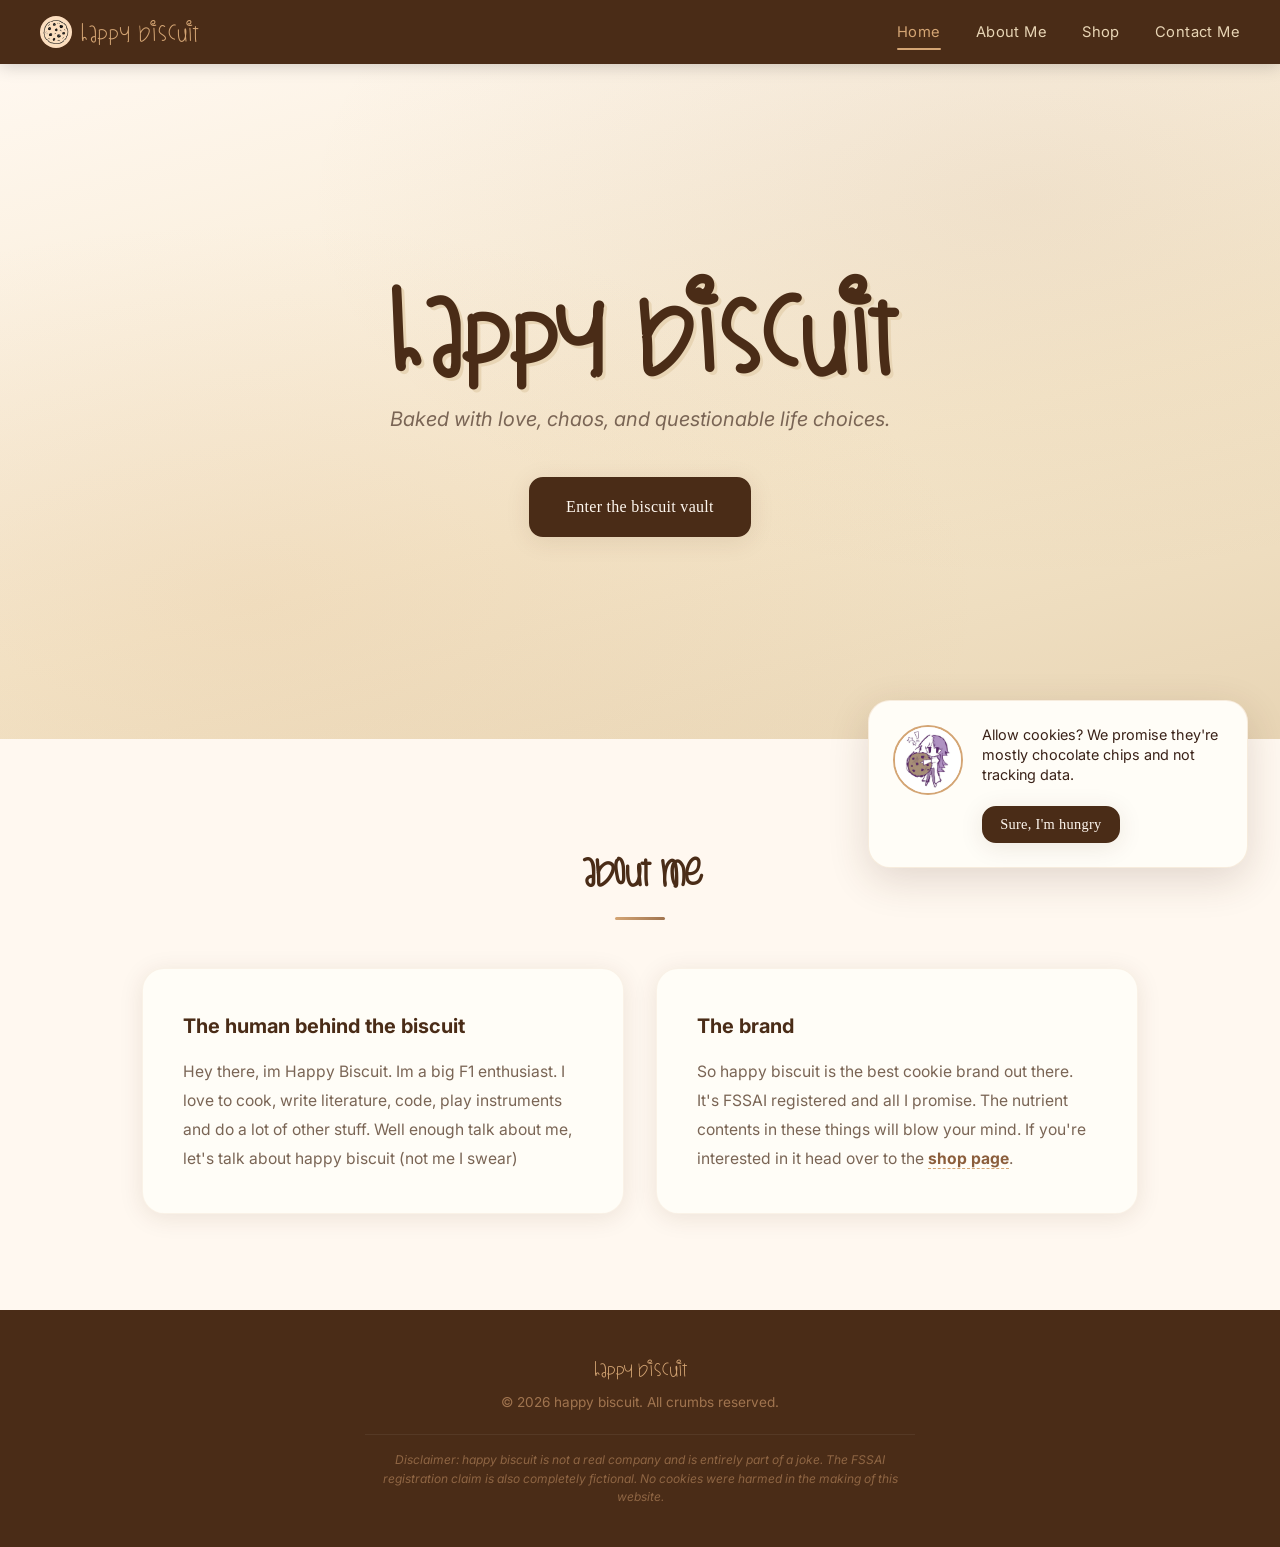
==== index.html @ 7ca08daf "Revise about me section in index.html Updated the about me section with a more concise introduction." ====
<!DOCTYPE html>
<html lang="en">

<head>
  <meta charset="UTF-8">
  <meta name="viewport" content="width=device-width, initial-scale=1.0">
  <meta name="description" content="Happy Biscuit - the best (and entirely fictional) cookie brand out there.">
  <title>happy biscuit</title>
  <link rel="icon" type="image/jpeg" href="cookies/logo.jpeg">
  <link rel="preconnect" href="https://fonts.googleapis.com">
  <link rel="preconnect" href="https://fonts.gstatic.com" crossorigin>
  <link href="https://fonts.googleapis.com/css2?family=Inter:wght@400;600;700&display=swap" rel="stylesheet">
  <link rel="stylesheet" href="style.css">
</head>

<body>
  <nav class="main-nav">
    <a href="index.html" class="main-nav__brand">
      <img src="cookies/logo.jpeg" alt="Logo">
      happy biscuit
    </a>
    <button class="nav-toggle" aria-label="Toggle navigation">
      <span></span><span></span><span></span>
    </button>
    <ul class="main-nav__links">
      <li><a href="index.html" class="nav__link nav__link--active">Home</a></li>
      <li><a href="index.html#about" class="nav__link">About Me</a></li>
      <li><a href="shop.html" class="nav__link">Shop</a></li>
      <li><a href="contact.html" class="nav__link">Contact Me</a></li>
    </ul>
  </nav>

  <main>
    <section class="hero">
      <h1 class="hero__title">happy biscuit</h1>
      <p class="hero__tagline">Baked with love, chaos, and questionable life choices.</p>
      <div class="hero__cta">
        <a href="shop.html" class="btn btn--primary">Enter the biscuit vault</a>
      </div>
    </section>

    <section id="about" class="about">
      <h2 class="section-heading">about me</h2>
      <div class="about__grid">
        <div class="about__card fade-in">
          <h3 class="about__card-title">The human behind the biscuit</h3>
          <p>Hey there, im Happy Biscuit. Im a big F1 enthusiast. I love to cook, write literature, code, play instruments and do a lot of other stuff. Well enough talk about me, let's talk about happy biscuit (not me I swear)
          </p>
        </div>
        <div class="about__card fade-in">
          <h3 class="about__card-title">The brand</h3>
          <p>So happy biscuit is the best cookie brand out there. It's FSSAI registered and all I promise. The nutrient
            contents in these things will blow your mind. If you're interested in it head over to the <a
              href="shop.html">shop page</a>.</p>
        </div>
      </div>
    </section>
  </main>

  <footer class="site-footer">
    <p class="site-footer__brand">happy biscuit</p>
    <p class="site-footer__copy">&copy; 2026 happy biscuit. All crumbs reserved.</p>
    <p class="site-footer__disclaimer">
      Disclaimer: happy biscuit is not a real company and is entirely part of a joke.
      The FSSAI registration claim is also completely fictional. No cookies were harmed
      in the making of this website.
    </p>
  </footer>

  <div class="cookie-popup" id="cookiePopup">
    <img src="cookie popup.jpg" alt="Cookie Consent" class="cookie-popup__img">
    <div class="cookie-popup__content">
      <p>Allow cookies? We promise they're mostly chocolate chips and not tracking data.</p>
      <button class="btn btn--primary" id="acceptCookies"
        onclick="localStorage.setItem('cookieAccepted', 'true'); document.getElementById('cookiePopup').classList.remove('visible'); document.getElementById('cookiePopup').style.display='none';"
        style="padding: 0.5rem 1rem; font-size: 0.9rem; margin-top: 0.5rem;">Sure, I'm hungry</button>
    </div>
  </div>

  <script>
    const toggle = document.querySelector('.nav-toggle');
    const navLinks = document.querySelector('.main-nav__links');
    if (toggle) toggle.addEventListener('click', () => navLinks.classList.toggle('open'));

    const observer = new IntersectionObserver((entries) => {
      entries.forEach(e => { if (e.isIntersecting) e.target.classList.add('visible'); });
    }, { threshold: 0.12 });
    document.querySelectorAll('.fade-in').forEach(el => observer.observe(el));

    const popup = document.getElementById('cookiePopup');
    const acceptBtn = document.getElementById('acceptCookies');
    if (popup) {
      if (localStorage.getItem('cookieAccepted') === 'true') {
        popup.classList.remove('visible');
        popup.style.display = 'none';
      } else {
        popup.classList.add('visible');
      }
    }
    if (popup && acceptBtn) {
      acceptBtn.addEventListener('click', () => {
        localStorage.setItem('cookieAccepted', 'true');
        popup.classList.remove('visible');
        popup.style.display = 'none';
      });
    }
  </script>
</body>

</html>
---- style.css ----
@font-face {
  font-family: 'Dinosaurs Are Alive';
  src: url('dinosaursarealive-font/Dinosaursarealive-lpMd.ttf') format('truetype');
  font-display: swap;
}



:root {
  --champagne: #F5E6CA;
  --champagne-light: #FFF8F0;
  --champagne-dark: #E8D5B5;
  --chocolate: #4A2C17;
  --chocolate-light: #8B5E3C;
  --chocolate-milk: #A0744F;
  --gold: #D4A574;
  --gold-light: #E8C9A0;
  --cream: #FFFDF7;
  --text-dark: #3A2218;
  --text-muted: #7A6555;

  --shadow-sm: 0 2px 8px rgba(74, 44, 23, 0.07);
  --shadow: 0 4px 24px rgba(74, 44, 23, 0.10);
  --shadow-lg: 0 12px 40px rgba(74, 44, 23, 0.16);

  --radius: 14px;
  --radius-lg: 22px;
  --ease: cubic-bezier(0.4, 0, 0.2, 1);
}

*,
*::before,
*::after {
  box-sizing: border-box;
  margin: 0;
  padding: 0;
}

html {
  scroll-behavior: smooth;
  -webkit-font-smoothing: antialiased;
}

body {
  font-family: 'Inter', system-ui, -apple-system, sans-serif;
  background: var(--champagne-light);
  color: var(--text-dark);
  line-height: 1.75;
  min-height: 100vh;
  overflow-x: hidden;
}

::-webkit-scrollbar {
  width: 8px;
}

::-webkit-scrollbar-track {
  background: var(--champagne);
}

::-webkit-scrollbar-thumb {
  background: var(--chocolate-milk);
  border-radius: 4px;
}

::-webkit-scrollbar-thumb:hover {
  background: var(--chocolate);
}

a {
  color: var(--chocolate-light);
  text-decoration: none;
  transition: color 0.3s var(--ease);
}

a:hover {
  color: var(--gold);
}

img {
  max-width: 100%;
  display: block;
}


/* ---- nav ---- */

.main-nav {
  position: sticky;
  top: 0;
  z-index: 100;
  background: var(--chocolate);
  padding: 0 2.5rem;
  display: flex;
  align-items: center;
  justify-content: space-between;
  height: 64px;
  box-shadow: 0 2px 16px rgba(0, 0, 0, 0.18);
}

.main-nav__brand {
  font-family: 'Dinosaurs Are Alive', Georgia, serif;
  font-size: 1.5rem;
  color: var(--gold);
  letter-spacing: 1px;
  display: flex;
  align-items: center;
  gap: 0.5rem;
}

.main-nav__brand img {
  height: 32px;
  width: 32px;
  border-radius: 50%;
  object-fit: cover;
}

.main-nav__brand:hover {
  color: var(--gold-light);
}

.main-nav__links {
  display: flex;
  list-style: none;
  gap: 2.2rem;
}

.nav__link {
  color: var(--champagne-dark);
  font-size: 0.92rem;
  letter-spacing: 0.4px;
  padding: 0.4rem 0;
  position: relative;
}

.nav__link::after {
  content: '';
  position: absolute;
  bottom: -2px;
  left: 0;
  width: 0;
  height: 2px;
  background: var(--gold);
  border-radius: 1px;
  transition: width 0.35s var(--ease);
}

.nav__link:hover,
.nav__link--active {
  color: var(--gold);
}

.nav__link:hover::after,
.nav__link--active::after {
  width: 100%;
}

.nav-toggle {
  display: none;
  background: none;
  border: none;
  cursor: pointer;
  padding: 0.5rem;
  flex-direction: column;
  gap: 5px;
}

.nav-toggle span {
  display: block;
  width: 24px;
  height: 2px;
  background: var(--champagne-light);
  border-radius: 1px;
  transition: 0.3s var(--ease);
}


/* ---- hero ---- */

.hero {
  min-height: 75vh;
  display: flex;
  flex-direction: column;
  align-items: center;
  justify-content: center;
  text-align: center;
  padding: 5rem 2rem;
  background:
    radial-gradient(ellipse at 20% 80%, rgba(212, 165, 116, 0.15) 0%, transparent 50%),
    radial-gradient(ellipse at 80% 20%, rgba(139, 94, 60, 0.08) 0%, transparent 50%),
    linear-gradient(165deg, var(--champagne-light) 0%, var(--champagne) 60%, var(--champagne-dark) 100%);
  position: relative;
  overflow: hidden;
}

.hero__title {
  font-family: 'Dinosaurs Are Alive', Georgia, serif;
  font-size: clamp(3.2rem, 9vw, 7rem);
  color: var(--chocolate);
  margin-bottom: 0.8rem;
  animation: fadeSlideUp 0.9s var(--ease) both;
  text-shadow: 3px 3px 0 var(--champagne-dark);
  line-height: 1.1;
}

.hero__tagline {
  font-size: clamp(1rem, 2.5vw, 1.25rem);
  color: var(--text-muted);
  font-style: italic;
  animation: fadeSlideUp 0.9s var(--ease) 0.15s both;
  max-width: 500px;
}

.hero__cta {
  margin-top: 2.5rem;
  animation: fadeSlideUp 0.9s var(--ease) 0.3s both;
}

.btn {
  display: inline-block;
  padding: 0.85rem 2.2rem;
  border-radius: var(--radius);
  font-family: Georgia, serif;
  font-size: 1rem;
  cursor: pointer;
  transition: all 0.3s var(--ease);
  border: 2px solid transparent;
  letter-spacing: 0.3px;
}

.btn--primary {
  background: var(--chocolate);
  color: var(--champagne-light);
  border-color: var(--chocolate);
  box-shadow: var(--shadow);
}

.btn--primary:hover {
  background: var(--chocolate-light);
  border-color: var(--chocolate-light);
  color: var(--champagne-light);
  transform: translateY(-3px);
  box-shadow: var(--shadow-lg);
}

.btn--outline {
  background: transparent;
  color: var(--chocolate);
  border-color: var(--chocolate);
}

.btn--outline:hover {
  background: var(--chocolate);
  color: var(--champagne-light);
  transform: translateY(-3px);
}

.btn--ghost {
  background: rgba(255, 253, 247, 0.6);
  color: var(--chocolate);
  border-color: var(--gold-light);
  backdrop-filter: blur(4px);
}

.btn--ghost:hover {
  background: var(--cream);
  border-color: var(--gold);
  transform: translateY(-3px);
  box-shadow: var(--shadow);
}


/* ---- shared section heading ---- */

.section-heading {
  font-family: 'Dinosaurs Are Alive', Georgia, serif;
  font-size: clamp(1.8rem, 4vw, 2.5rem);
  color: var(--chocolate);
  text-align: center;
  margin-bottom: 3rem;
}

.section-heading::after {
  content: '';
  display: block;
  width: 50px;
  height: 3px;
  background: linear-gradient(90deg, var(--gold), var(--chocolate-milk));
  margin: 0.75rem auto 0;
  border-radius: 2px;
}


/* ---- about section ---- */

.about {
  padding: 6rem 2rem;
  max-width: 1060px;
  margin: 0 auto;
}

.about__grid {
  display: grid;
  grid-template-columns: 1fr 1fr;
  gap: 2rem;
}

.about__card {
  background: var(--cream);
  border-radius: var(--radius-lg);
  padding: 2.5rem;
  box-shadow: var(--shadow);
  transition: transform 0.35s var(--ease), box-shadow 0.35s var(--ease);
  border: 1px solid rgba(212, 165, 116, 0.12);
}

.about__card:hover {
  transform: translateY(-5px);
  box-shadow: var(--shadow-lg);
}

.about__card-icon {
  font-size: 2rem;
  margin-bottom: 0.6rem;
}

.about__card-title {
  font-size: 1.25rem;
  color: var(--chocolate);
  margin-bottom: 0.8rem;
}

.about__card p {
  color: var(--text-muted);
  line-height: 1.85;
  font-size: 0.98rem;
}

.about__card a {
  font-weight: bold;
  border-bottom: 1px dashed var(--gold);
}

.about__card a:hover {
  border-bottom-style: solid;
}


/* ---- vault (shop) ---- */

.vault {
  padding: 5rem 2rem;
  max-width: 1200px;
  margin: 0 auto;
}

.vault__intro {
  text-align: center;
  color: var(--text-muted);
  font-style: italic;
  margin-top: -1.5rem;
  margin-bottom: 3rem;
  font-size: 1.05rem;
}

.vault__grid {
  display: grid;
  grid-template-columns: repeat(auto-fill, minmax(265px, 1fr));
  gap: 2rem;
}

.cookie-card {
  background: var(--cream);
  border-radius: var(--radius-lg);
  overflow: hidden;
  box-shadow: var(--shadow-sm);
  transition: transform 0.35s var(--ease), box-shadow 0.35s var(--ease);
  cursor: pointer;
  display: block;
  color: inherit;
  border: 1px solid rgba(212, 165, 116, 0.08);
}

.cookie-card:hover {
  transform: translateY(-8px) scale(1.015);
  box-shadow: var(--shadow-lg);
  color: inherit;
}

.cookie-card__img-wrap {
  height: 185px;
  overflow: hidden;
  background: var(--champagne);
  position: relative;
}

.cookie-card__img {
  width: 100%;
  height: 100%;
  object-fit: cover;
  transition: transform 0.45s var(--ease);
}

.cookie-card:hover .cookie-card__img {
  transform: scale(1.1);
}

.cookie-card__body {
  padding: 1.4rem 1.5rem 1.6rem;
}

.cookie-card__name {
  font-size: 1.1rem;
  font-weight: bold;
  color: var(--chocolate);
  margin-bottom: 0.35rem;
}

.cookie-card__desc {
  font-size: 0.85rem;
  color: var(--text-muted);
  font-style: italic;
  margin-bottom: 1rem;
  line-height: 1.55;
}

.cookie-card__price {
  display: inline-block;
  background: linear-gradient(135deg, var(--chocolate), var(--chocolate-light));
  color: var(--gold-light);
  padding: 0.3rem 0.9rem;
  border-radius: 20px;
  font-size: 0.82rem;
  font-weight: bold;
  letter-spacing: 0.5px;
}


/* ---- contact ---- */

.contact {
  padding: 5rem 2rem;
  max-width: 580px;
  margin: 0 auto;
}

.contact__intro {
  text-align: center;
  color: var(--text-muted);
  font-style: italic;
  margin-top: -1.5rem;
  margin-bottom: 2.5rem;
}

.contact__form {
  background: var(--cream);
  padding: 2.8rem;
  border-radius: var(--radius-lg);
  box-shadow: var(--shadow);
  border: 1px solid rgba(212, 165, 116, 0.12);
}

.form-group {
  margin-bottom: 1.5rem;
}

.form-group label {
  display: block;
  font-size: 0.92rem;
  color: var(--chocolate);
  margin-bottom: 0.45rem;
  font-weight: bold;
  letter-spacing: 0.2px;
}

.form-group input,
.form-group textarea {
  width: 100%;
  padding: 0.85rem 1rem;
  border: 2px solid var(--champagne-dark);
  border-radius: var(--radius);
  font-family: Georgia, serif;
  font-size: 0.95rem;
  color: var(--text-dark);
  background: var(--champagne-light);
  transition: border-color 0.3s var(--ease), box-shadow 0.3s var(--ease);
}

.form-group input:focus,
.form-group textarea:focus {
  outline: none;
  border-color: var(--gold);
  box-shadow: 0 0 0 4px rgba(212, 165, 116, 0.18);
}

.form-group textarea {
  min-height: 160px;
  resize: vertical;
}

.contact__form .btn {
  width: 100%;
  padding: 1rem;
  font-size: 1.05rem;
  margin-top: 0.5rem;
}


/* ---- meme page ---- */

.meme-page {
  min-height: calc(100vh - 64px);
  display: flex;
  flex-direction: column;
  align-items: center;
  justify-content: center;
  padding: 3rem 2rem;
  background:
    radial-gradient(ellipse at 50% 50%, rgba(212, 165, 116, 0.1) 0%, transparent 70%),
    var(--champagne-light);
  text-align: center;
}

.meme-page__cookie-name {
  font-family: 'Dinosaurs Are Alive', Georgia, serif;
  font-size: clamp(1.6rem, 4vw, 2.2rem);
  color: var(--chocolate);
  margin-bottom: 0.5rem;
}

.meme-page__subtitle {
  color: var(--text-muted);
  font-style: italic;
  margin-bottom: 2rem;
  font-size: 0.95rem;
}

.meme-page__img {
  max-width: 550px;
  width: 100%;
  border-radius: var(--radius-lg);
  box-shadow: var(--shadow-lg);
  border: 4px solid var(--cream);
}

.meme-page__back {
  margin-top: 2.5rem;
}


/* ---- footer ---- */

.site-footer {
  background: var(--chocolate);
  color: var(--champagne-dark);
  text-align: center;
  padding: 2.5rem 2rem;
  margin-top: auto;
}

.site-footer__brand {
  font-family: 'Dinosaurs Are Alive', Georgia, serif;
  font-size: 1.3rem;
  color: var(--gold);
  margin-bottom: 0.3rem;
}

.site-footer__copy {
  font-size: 0.85rem;
  color: var(--chocolate-milk);
}

.site-footer__disclaimer {
  font-size: 0.75rem;
  color: var(--chocolate-milk);
  max-width: 550px;
  margin: 1.2rem auto 0;
  line-height: 1.55;
  font-style: italic;
  padding-top: 1rem;
  border-top: 1px solid rgba(255, 255, 255, 0.08);
  opacity: 0.8;
}


/* ---- animations ---- */

@keyframes fadeSlideUp {
  from {
    opacity: 0;
    transform: translateY(28px);
  }

  to {
    opacity: 1;
    transform: translateY(0);
  }
}

.fade-in {
  opacity: 0;
  transform: translateY(22px);
  transition: opacity 0.65s ease-out, transform 0.65s ease-out;
}

.fade-in.visible {
  opacity: 1;
  transform: translateY(0);
}


/* ---- cookie popup ---- */

.cookie-popup {
  position: fixed;
  bottom: 2rem;
  right: 2rem;
  background: var(--cream);
  border-radius: var(--radius-lg);
  box-shadow: var(--shadow-lg);
  padding: 1.5rem;
  max-width: 380px;
  display: flex;
  gap: 1.2rem;
  align-items: flex-start;
  z-index: 1000;
  border: 1px solid rgba(212, 165, 116, 0.2);
  transform: translateY(150%);
  transition: transform 0.6s cubic-bezier(0.34, 1.56, 0.64, 1);
}

.cookie-popup.visible {
  transform: translateY(0);
}

.cookie-popup__img {
  width: 70px;
  height: 70px;
  border-radius: 50%;
  object-fit: cover;
  flex-shrink: 0;
  border: 2px solid var(--gold);
}

.cookie-popup__content p {
  font-size: 0.9rem;
  color: var(--text-dark);
  line-height: 1.4;
  margin-bottom: 0.8rem;
}
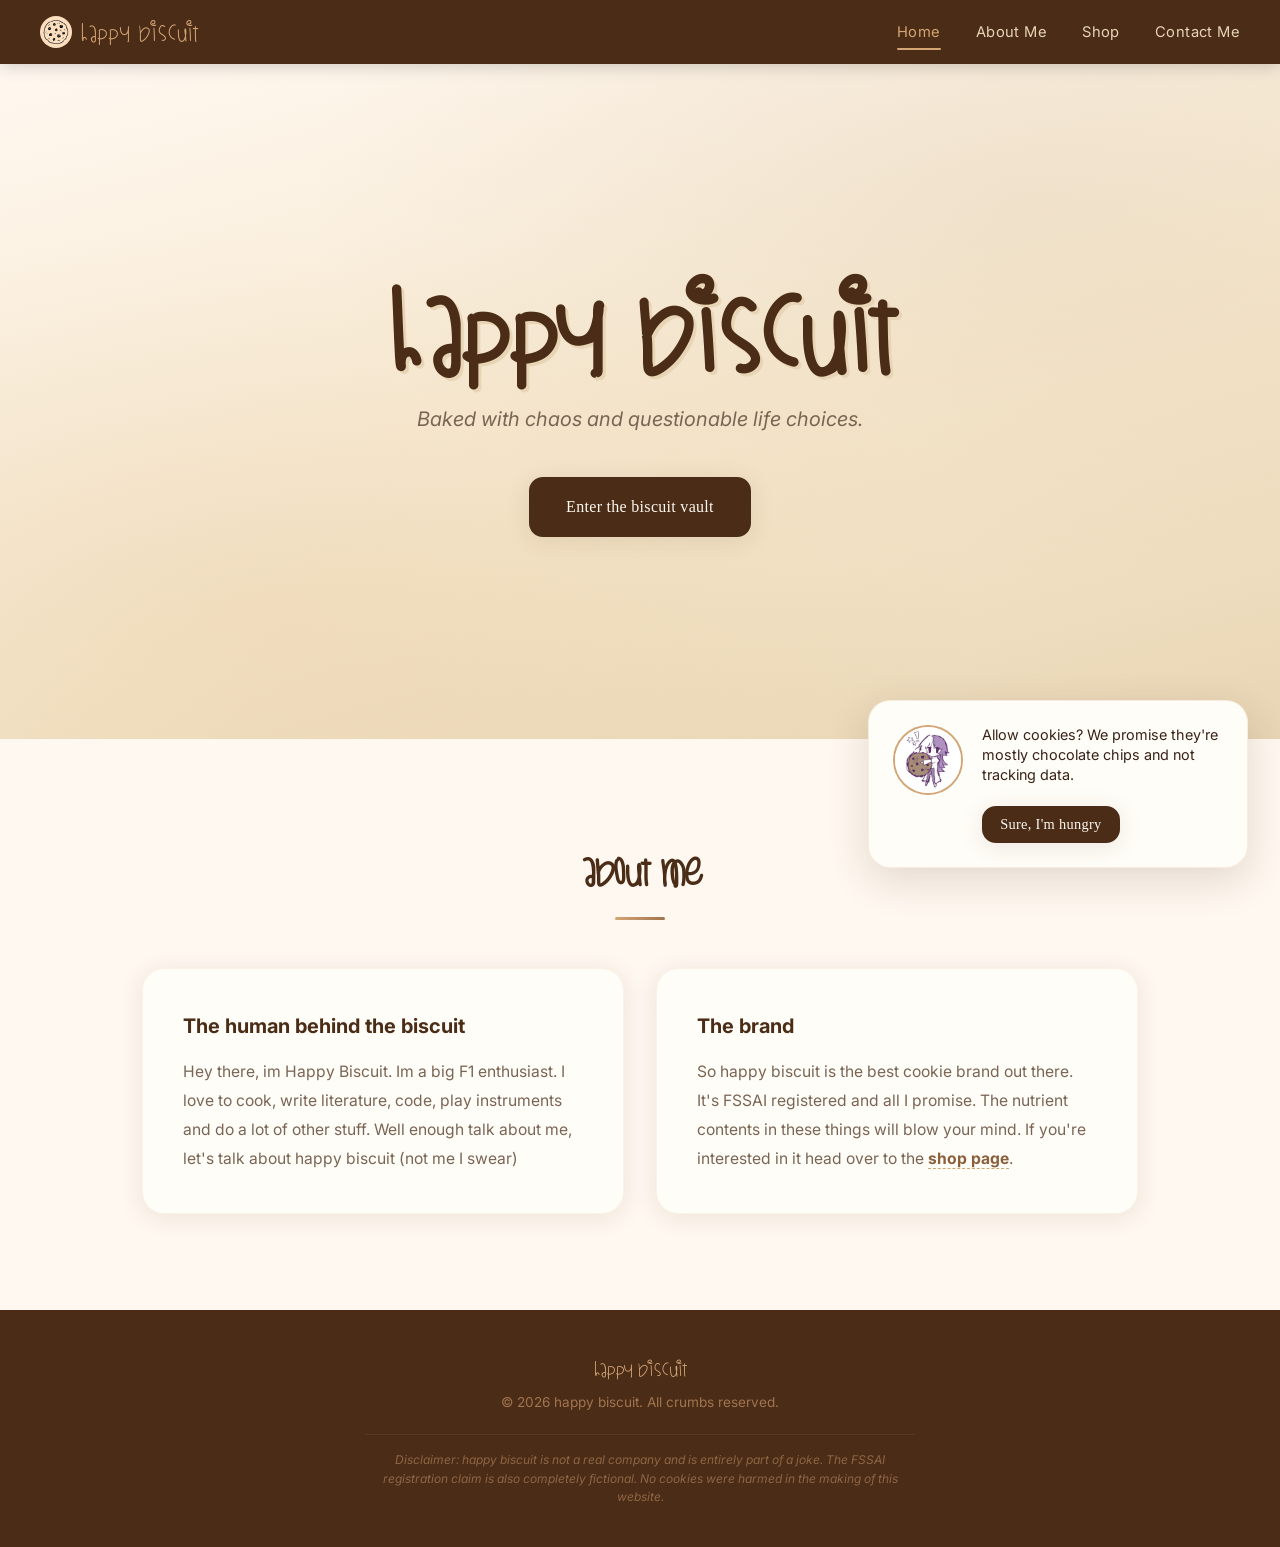
==== commit d9437f45: "Remove 'love' from hero tagline" ====
--- a/index.html
+++ b/index.html
@@ -33,7 +33,7 @@
   <main>
     <section class="hero">
       <h1 class="hero__title">happy biscuit</h1>
-      <p class="hero__tagline">Baked with love, chaos, and questionable life choices.</p>
+      <p class="hero__tagline">Baked with chaos and questionable life choices.</p>
       <div class="hero__cta">
         <a href="shop.html" class="btn btn--primary">Enter the biscuit vault</a>
       </div>
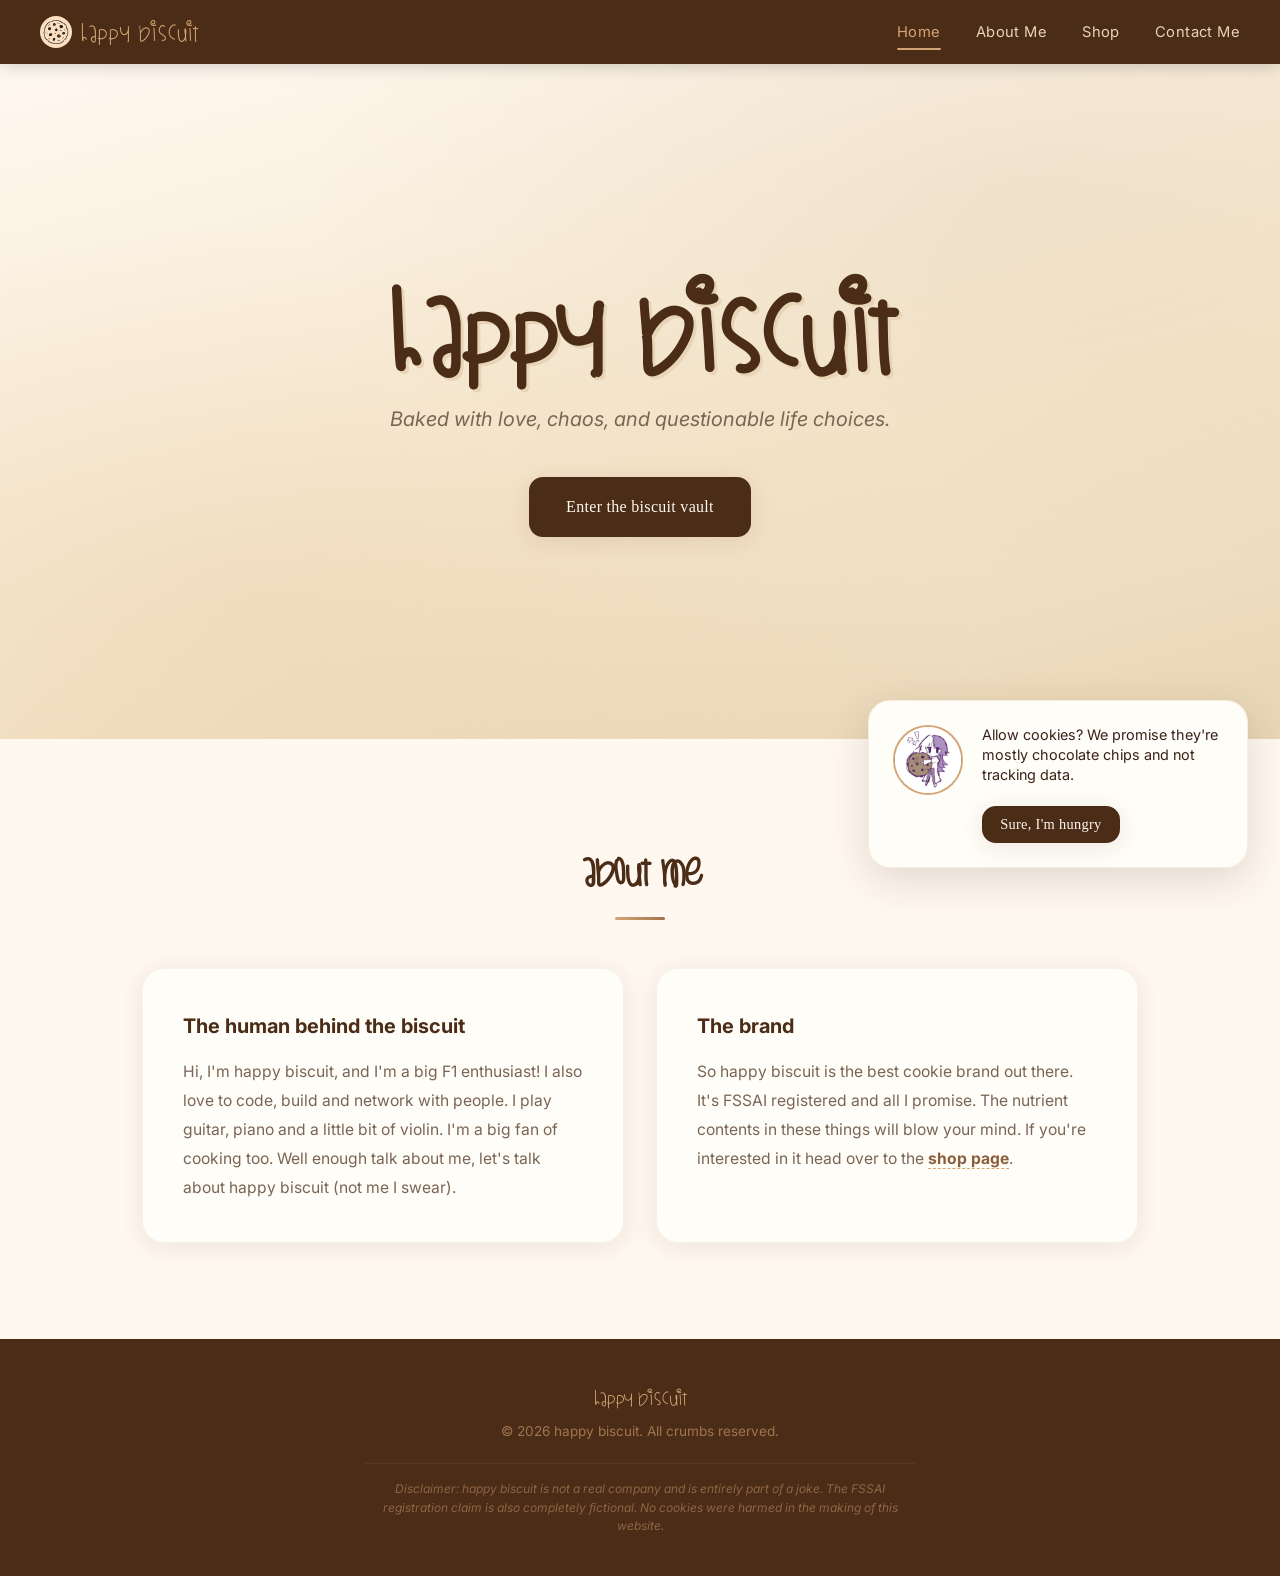
==== commit 50aba303: "Refine meta tags and enhance nav toggle accessibility Updated the description meta tag and improved " ====
--- a/index.html
+++ b/index.html
@@ -4,7 +4,7 @@
 <head>
   <meta charset="UTF-8">
   <meta name="viewport" content="width=device-width, initial-scale=1.0">
-  <meta name="description" content="Happy Biscuit - the best (and entirely fictional) cookie brand out there.">
+  <meta name="description" content="Happy Biscuit - the best cookie brand out there.">
   <title>happy biscuit</title>
   <link rel="icon" type="image/jpeg" href="cookies/logo.jpeg">
   <link rel="preconnect" href="https://fonts.googleapis.com">
@@ -19,10 +19,10 @@
       <img src="cookies/logo.jpeg" alt="Logo">
       happy biscuit
     </a>
-    <button class="nav-toggle" aria-label="Toggle navigation">
+    <button class="nav-toggle" aria-label="Toggle navigation" aria-expanded="false" aria-controls="mainNavLinks">
       <span></span><span></span><span></span>
     </button>
-    <ul class="main-nav__links">
+    <ul class="main-nav__links" id="mainNavLinks">
       <li><a href="index.html" class="nav__link nav__link--active">Home</a></li>
       <li><a href="index.html#about" class="nav__link">About Me</a></li>
       <li><a href="shop.html" class="nav__link">Shop</a></li>
@@ -33,7 +33,7 @@
   <main>
     <section class="hero">
       <h1 class="hero__title">happy biscuit</h1>
-      <p class="hero__tagline">Baked with chaos and questionable life choices.</p>
+      <p class="hero__tagline">Baked with love, chaos, and questionable life choices.</p>
       <div class="hero__cta">
         <a href="shop.html" class="btn btn--primary">Enter the biscuit vault</a>
       </div>
@@ -44,8 +44,9 @@
       <div class="about__grid">
         <div class="about__card fade-in">
           <h3 class="about__card-title">The human behind the biscuit</h3>
-          <p>Hey there, im Happy Biscuit. Im a big F1 enthusiast. I love to cook, write literature, code, play instruments and do a lot of other stuff. Well enough talk about me, let's talk about happy biscuit (not me I swear)
-          </p>
+          <p>Hi, I'm happy biscuit, and I'm a big F1 enthusiast! I also love to code, build and network with people. I
+            play guitar, piano and a little bit of violin. I'm a big fan of cooking too. Well enough talk about me,
+            let's talk about happy biscuit (not me I swear).</p>
         </div>
         <div class="about__card fade-in">
           <h3 class="about__card-title">The brand</h3>
@@ -80,7 +81,20 @@
   <script>
     const toggle = document.querySelector('.nav-toggle');
     const navLinks = document.querySelector('.main-nav__links');
-    if (toggle) toggle.addEventListener('click', () => navLinks.classList.toggle('open'));
+    if (toggle && navLinks) {
+      toggle.addEventListener('click', () => {
+        const isOpen = navLinks.classList.toggle('open');
+        toggle.classList.toggle('open', isOpen);
+        toggle.setAttribute('aria-expanded', String(isOpen));
+      });
+      navLinks.querySelectorAll('.nav__link').forEach((link) => {
+        link.addEventListener('click', () => {
+          navLinks.classList.remove('open');
+          toggle.classList.remove('open');
+          toggle.setAttribute('aria-expanded', 'false');
+        });
+      });
+    }
 
     const observer = new IntersectionObserver((entries) => {
       entries.forEach(e => { if (e.isIntersecting) e.target.classList.add('visible'); });
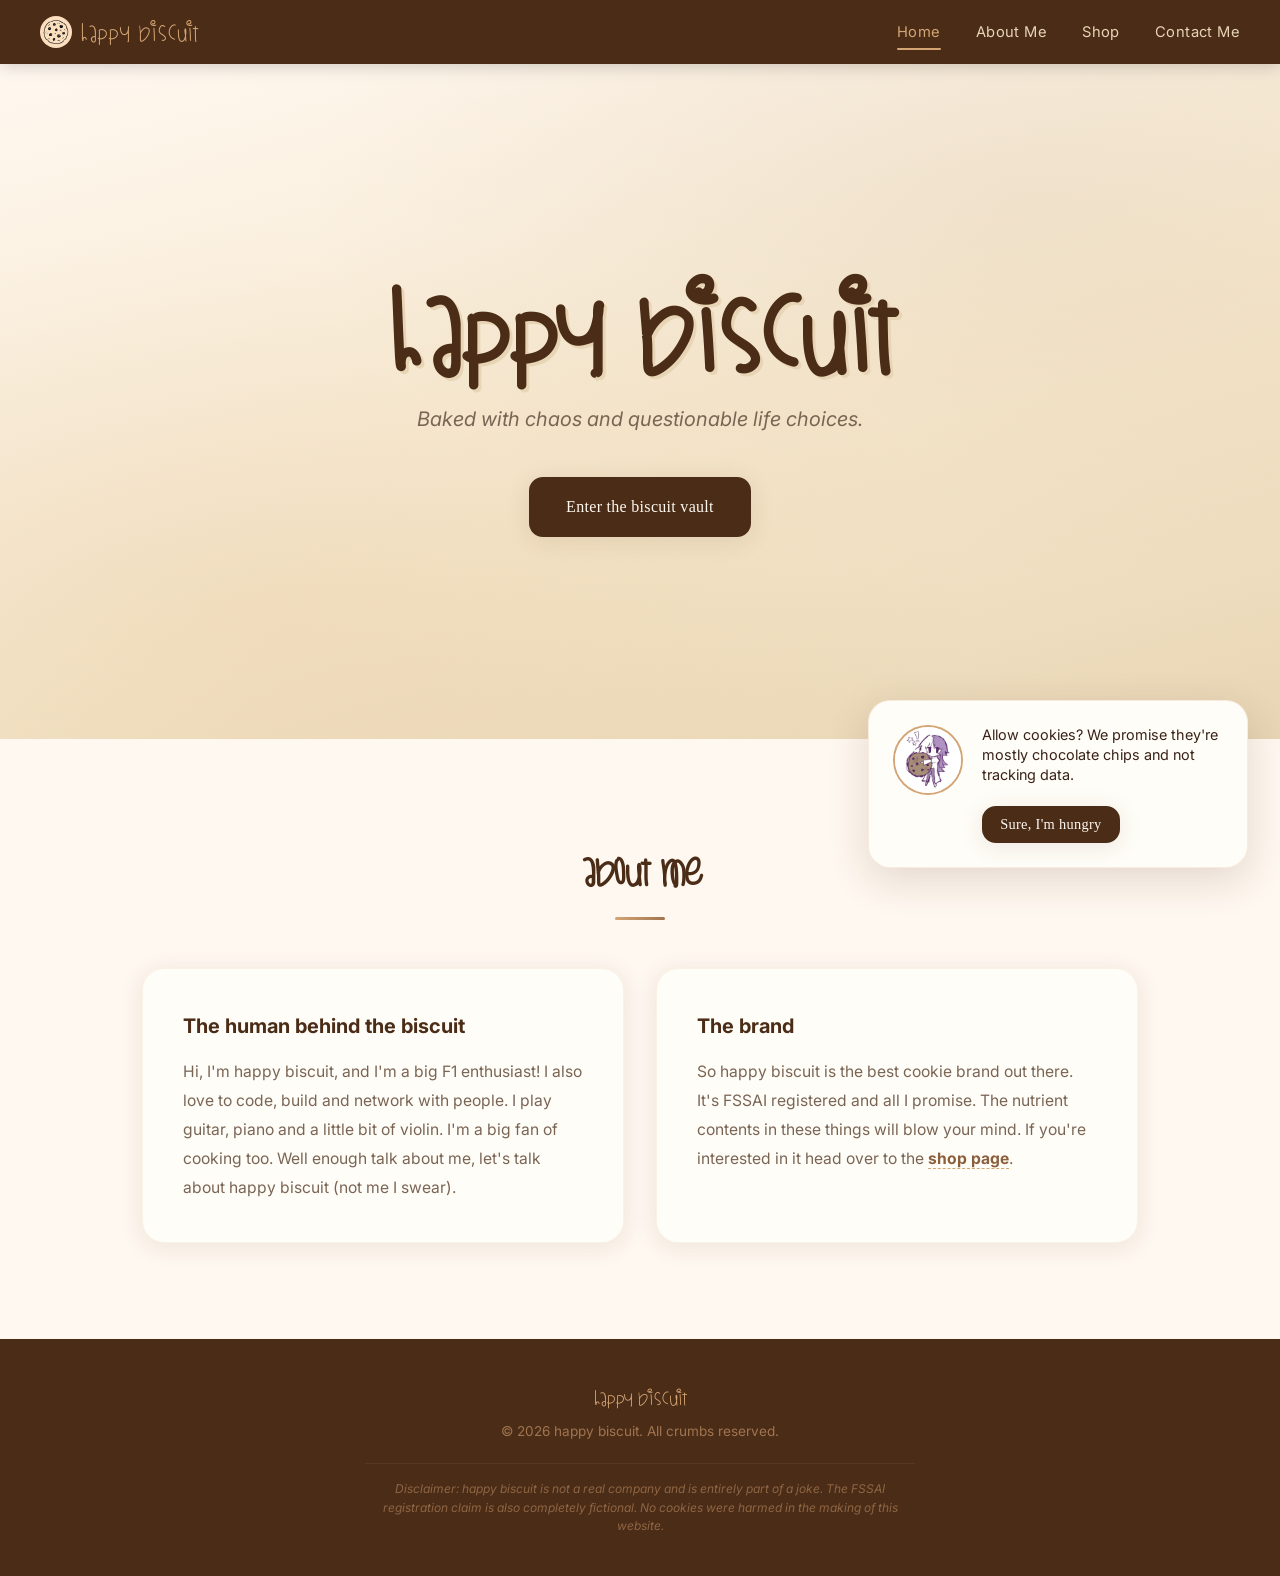
==== commit 8800c804: "Remove 'love' from hero tagline" ====
--- a/index.html
+++ b/index.html
@@ -33,7 +33,7 @@
   <main>
     <section class="hero">
       <h1 class="hero__title">happy biscuit</h1>
-      <p class="hero__tagline">Baked with love, chaos, and questionable life choices.</p>
+      <p class="hero__tagline">Baked with chaos and questionable life choices.</p>
       <div class="hero__cta">
         <a href="shop.html" class="btn btn--primary">Enter the biscuit vault</a>
       </div>
--- a/style.css
+++ b/style.css
@@ -648,3 +648,239 @@
   line-height: 1.4;
   margin-bottom: 0.8rem;
 }
+
+
+/* =====================================================================
+   RESPONSIVE / MOBILE OVERRIDES
+   Everything below is additive. Nothing above this line is modified,
+   so the desktop/laptop experience (> 1024px) is completely untouched.
+   ===================================================================== */
+
+/* ---- tablet: start re-flowing multi-column grids ---- */
+@media (max-width: 1024px) {
+  .about__grid {
+    grid-template-columns: 1fr;
+  }
+
+  .vault__grid {
+    grid-template-columns: repeat(auto-fill, minmax(220px, 1fr));
+  }
+}
+
+/* ---- phones ---- */
+@media (max-width: 767px) {
+
+  html,
+  body {
+    overflow-x: hidden;
+    width: 100%;
+  }
+
+  /* prevent any stray wide element from forcing horizontal scroll */
+  main,
+  section,
+  .about__grid,
+  .vault__grid {
+    max-width: 100%;
+  }
+
+  /* ---- nav: hamburger + slide-down drawer ---- */
+  .main-nav {
+    padding: 0 1.1rem;
+    height: 60px;
+    position: relative;
+  }
+
+  .main-nav__brand {
+    font-size: 1.3rem;
+  }
+
+  .main-nav__brand img {
+    height: 28px;
+    width: 28px;
+  }
+
+  .nav-toggle {
+    display: flex;
+    width: 48px;
+    height: 48px;
+    align-items: center;
+    justify-content: center;
+    z-index: 210;
+    position: relative;
+  }
+
+  .nav-toggle span {
+    transition: transform 0.3s var(--ease), opacity 0.2s var(--ease);
+  }
+
+  .nav-toggle.open span:nth-child(1) {
+    transform: translateY(7px) rotate(45deg);
+  }
+
+  .nav-toggle.open span:nth-child(2) {
+    opacity: 0;
+  }
+
+  .nav-toggle.open span:nth-child(3) {
+    transform: translateY(-7px) rotate(-45deg);
+  }
+
+  .main-nav__links {
+    position: absolute;
+    top: 100%;
+    left: 0;
+    right: 0;
+    flex-direction: column;
+    gap: 0;
+    background: var(--chocolate);
+    max-height: 0;
+    overflow: hidden;
+    box-shadow: 0 12px 24px rgba(0, 0, 0, 0.22);
+    transition: max-height 0.4s var(--ease);
+    z-index: 200;
+  }
+
+  .main-nav__links.open {
+    max-height: 320px;
+  }
+
+  .main-nav__links li {
+    width: 100%;
+  }
+
+  .nav__link {
+    display: flex;
+    align-items: center;
+    min-height: 48px;
+    width: 100%;
+    padding: 0 1.5rem;
+    font-size: 1rem;
+    border-top: 1px solid rgba(255, 255, 255, 0.06);
+  }
+
+  /* underline animation doesn't suit a full-width row link */
+  .nav__link::after {
+    display: none;
+  }
+
+  .nav__link:hover,
+  .nav__link--active {
+    background: rgba(212, 165, 116, 0.14);
+  }
+
+  /* ---- hero: lighter background for mobile performance ---- */
+  .hero {
+    min-height: 56vh;
+    padding: 3rem 1.25rem;
+    /* desktop-only radial gradients suppressed on mobile */
+    background: linear-gradient(165deg, var(--champagne-light) 0%, var(--champagne) 60%, var(--champagne-dark) 100%);
+  }
+
+  .hero__title {
+    text-shadow: 2px 2px 0 var(--champagne-dark);
+  }
+
+  /* ---- touch targets ---- */
+  .btn {
+    min-height: 48px;
+    display: inline-flex;
+    align-items: center;
+    justify-content: center;
+    padding: 0.85rem 1.75rem;
+    width: 100%;
+  }
+
+  .hero__cta .btn {
+    width: auto;
+    min-width: 220px;
+  }
+
+  /* ---- about ---- */
+  .about {
+    padding: 3rem 1.25rem;
+  }
+
+  .about__grid {
+    gap: 1.25rem;
+  }
+
+  .about__card {
+    padding: 1.75rem;
+  }
+
+  /* ---- vault (shop) ---- */
+  .vault {
+    padding: 3rem 1.25rem;
+  }
+
+  .vault__grid {
+    grid-template-columns: 1fr;
+    gap: 1.5rem;
+  }
+
+  .cookie-card__img-wrap {
+    height: 200px;
+  }
+
+  /* ---- contact ---- */
+  .contact {
+    padding: 3rem 1.25rem;
+  }
+
+  .contact__form {
+    padding: 1.75rem 1.25rem;
+  }
+
+  .form-group input,
+  .form-group textarea {
+    min-height: 48px;
+    /* 16px prevents iOS Safari auto-zoom on focus */
+    font-size: 16px;
+    padding: 0.9rem 1rem;
+  }
+
+  .form-group textarea {
+    min-height: 140px;
+  }
+
+  .contact__form .btn {
+    width: 100%;
+  }
+
+  /* ---- meme page ---- */
+  .meme-page {
+    padding: 2.5rem 1.25rem;
+  }
+
+  .meme-page__back .btn {
+    width: auto;
+    min-width: 200px;
+  }
+
+  /* ---- footer ---- */
+  .site-footer {
+    padding: 2rem 1.25rem;
+  }
+
+  /* ---- cookie popup: full-width bar instead of floating card ---- */
+  .cookie-popup {
+    left: 1rem;
+    right: 1rem;
+    bottom: 1rem;
+    max-width: none;
+    padding: 1.25rem;
+    gap: 1rem;
+  }
+
+  .cookie-popup__img {
+    width: 56px;
+    height: 56px;
+  }
+
+  .cookie-popup #acceptCookies {
+    width: 100%;
+    min-height: 48px;
+    margin-top: 0.4rem;
+  }
+}
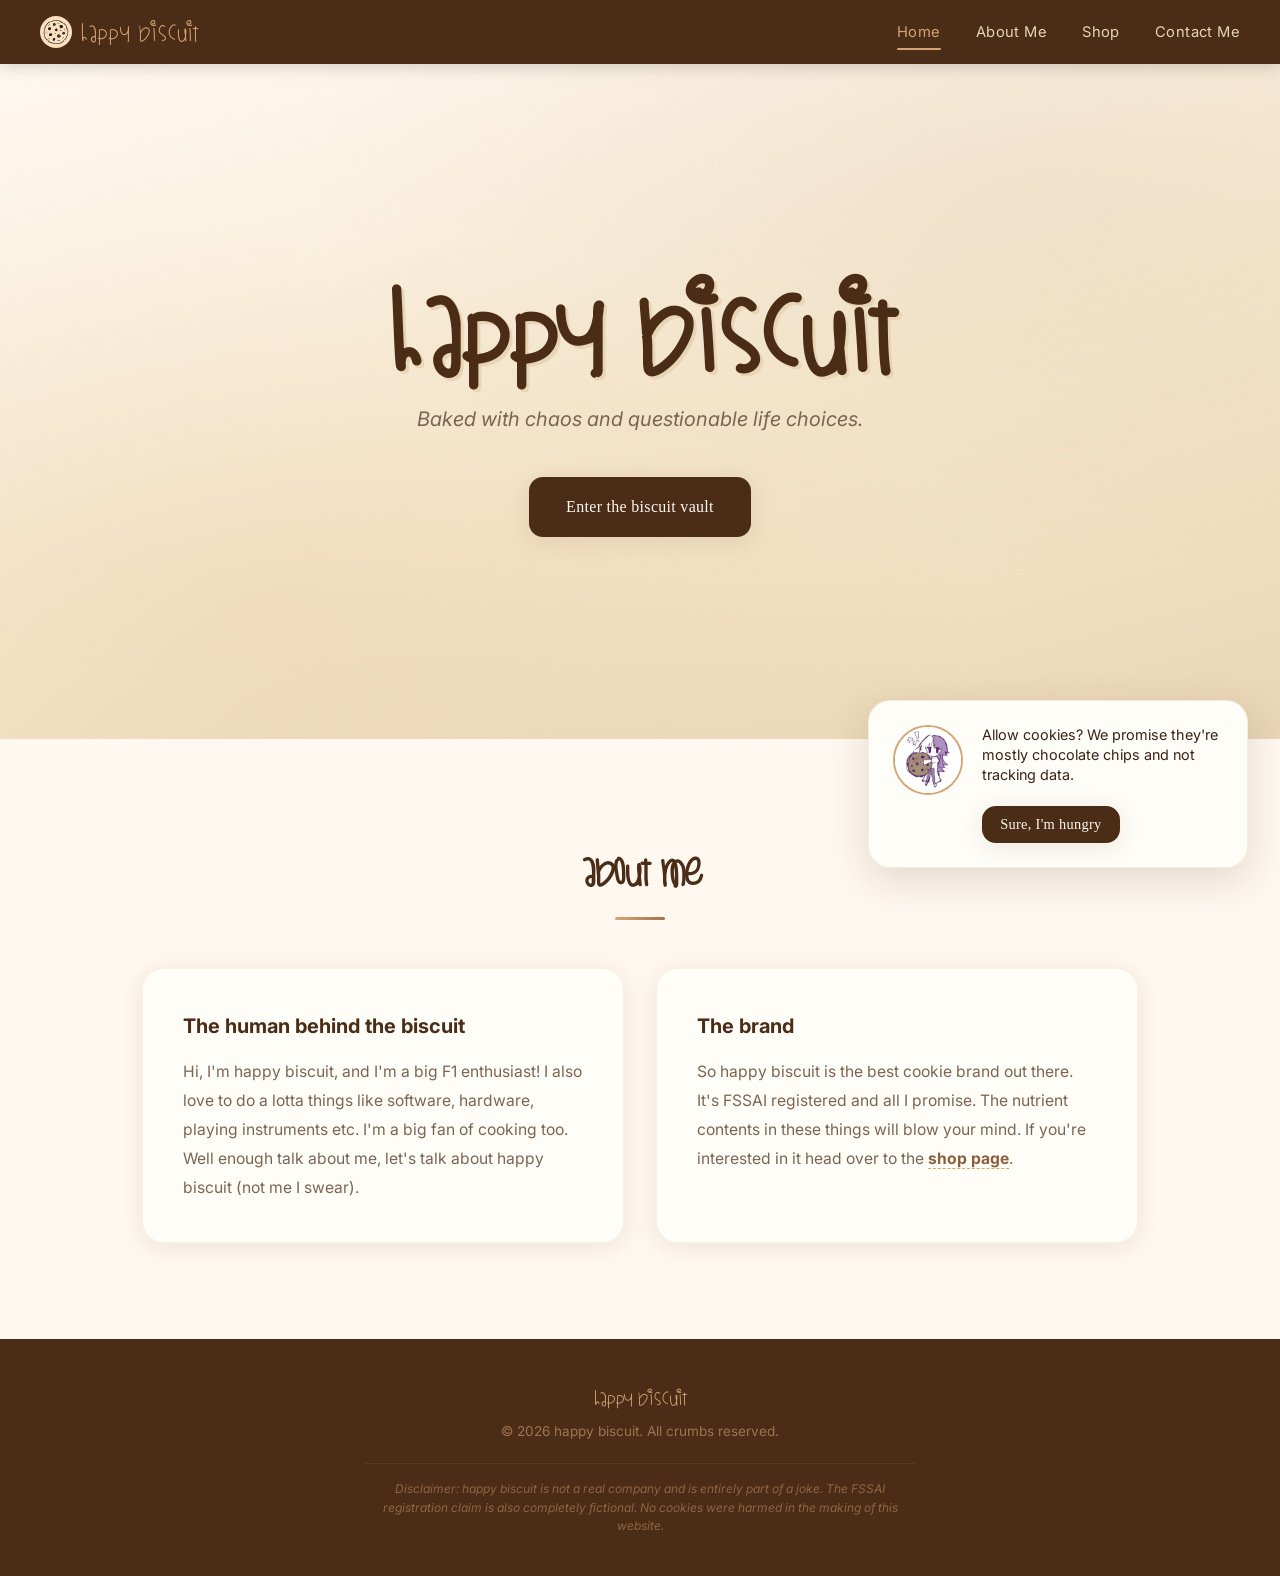
==== commit 7ac115e4: "Revise personal introduction in index.html Updated personal description to include a broader range o" ====
--- a/index.html
+++ b/index.html
@@ -44,8 +44,7 @@
       <div class="about__grid">
         <div class="about__card fade-in">
           <h3 class="about__card-title">The human behind the biscuit</h3>
-          <p>Hi, I'm happy biscuit, and I'm a big F1 enthusiast! I also love to code, build and network with people. I
-            play guitar, piano and a little bit of violin. I'm a big fan of cooking too. Well enough talk about me,
+          <p>Hi, I'm happy biscuit, and I'm a big F1 enthusiast! I also love to do a lotta things like software, hardware, playing instruments etc. I'm a big fan of cooking too. Well enough talk about me,
             let's talk about happy biscuit (not me I swear).</p>
         </div>
         <div class="about__card fade-in">
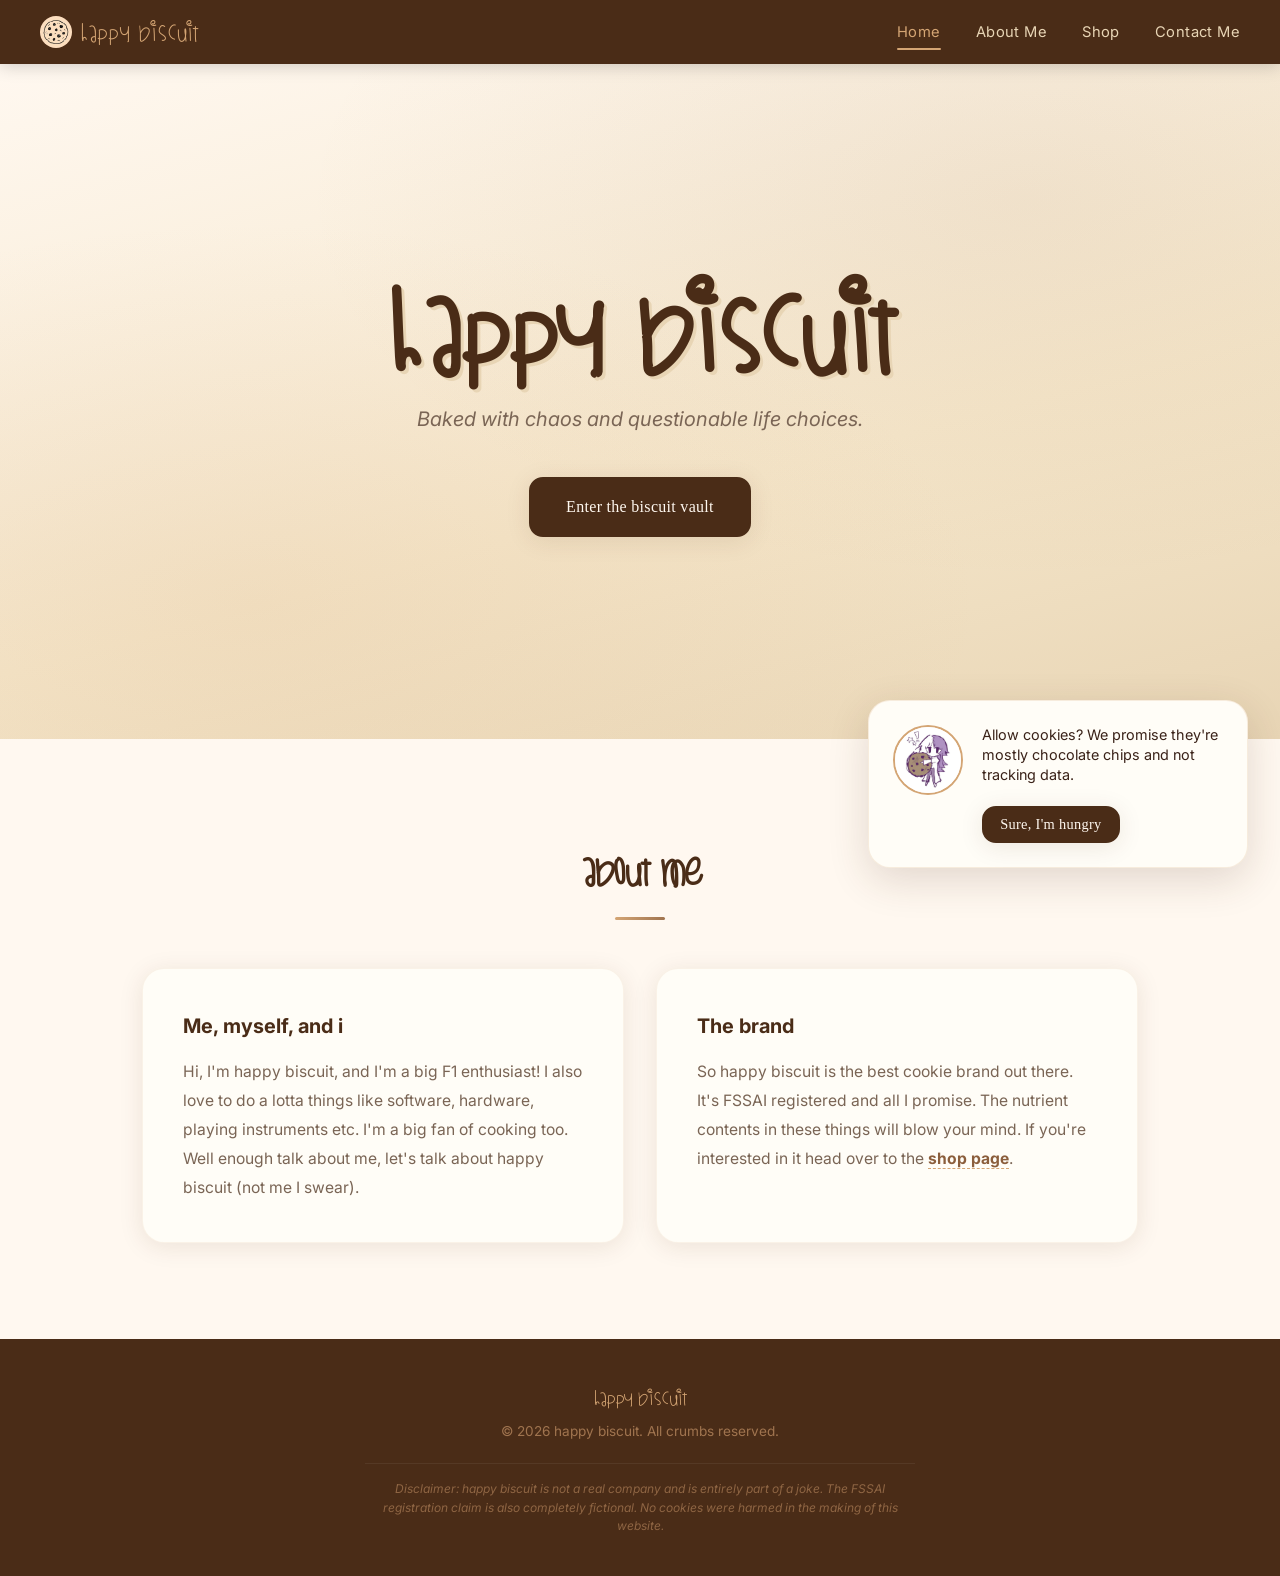
==== commit ededbd2c: "Update about card title in index.html" ====
--- a/index.html
+++ b/index.html
@@ -5,7 +5,7 @@
   <meta charset="UTF-8">
   <meta name="viewport" content="width=device-width, initial-scale=1.0">
   <meta name="description" content="Happy Biscuit - the best cookie brand out there.">
-  <title>happy biscuit</title>
+  <title>Happy Biscuit</title>
   <link rel="icon" type="image/jpeg" href="cookies/logo.jpeg">
   <link rel="preconnect" href="https://fonts.googleapis.com">
   <link rel="preconnect" href="https://fonts.gstatic.com" crossorigin>
@@ -43,7 +43,7 @@
       <h2 class="section-heading">about me</h2>
       <div class="about__grid">
         <div class="about__card fade-in">
-          <h3 class="about__card-title">The human behind the biscuit</h3>
+          <h3 class="about__card-title">Me, myself, and i</h3>
           <p>Hi, I'm happy biscuit, and I'm a big F1 enthusiast! I also love to do a lotta things like software, hardware, playing instruments etc. I'm a big fan of cooking too. Well enough talk about me,
             let's talk about happy biscuit (not me I swear).</p>
         </div>
